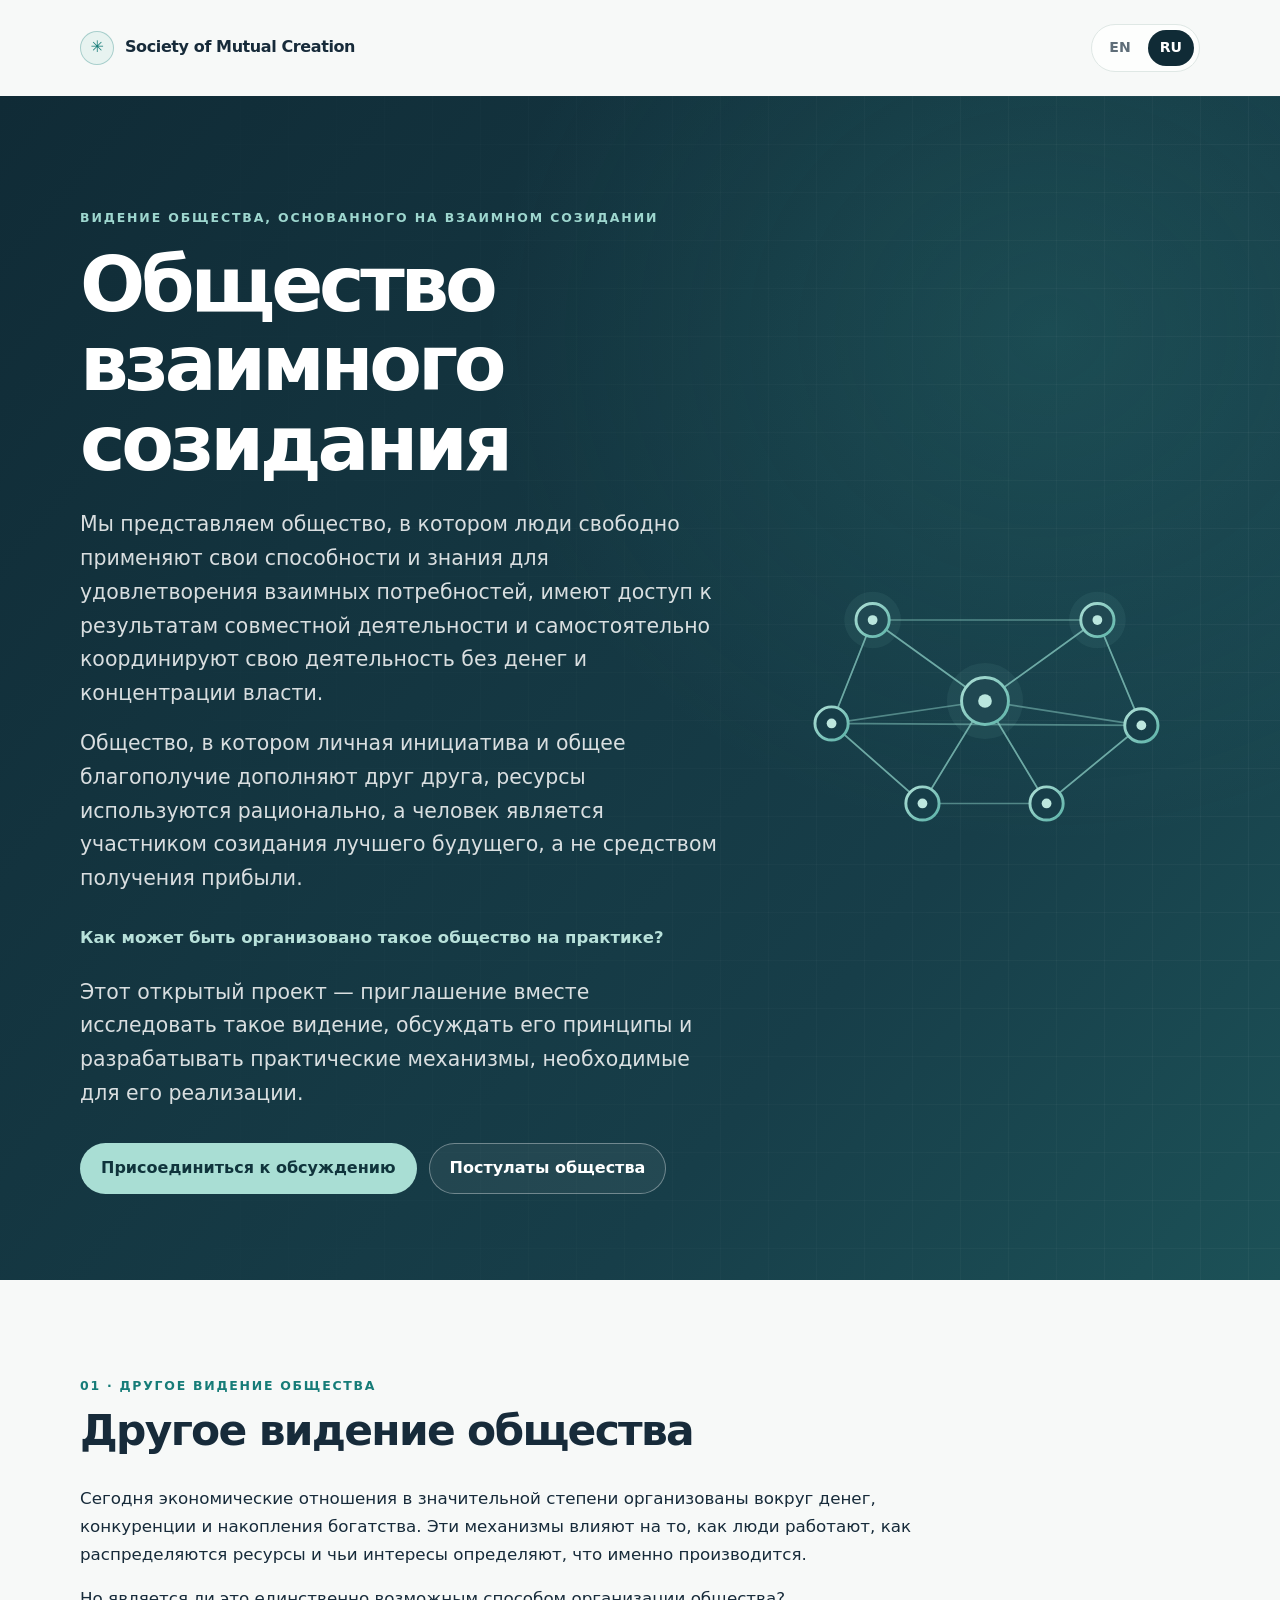
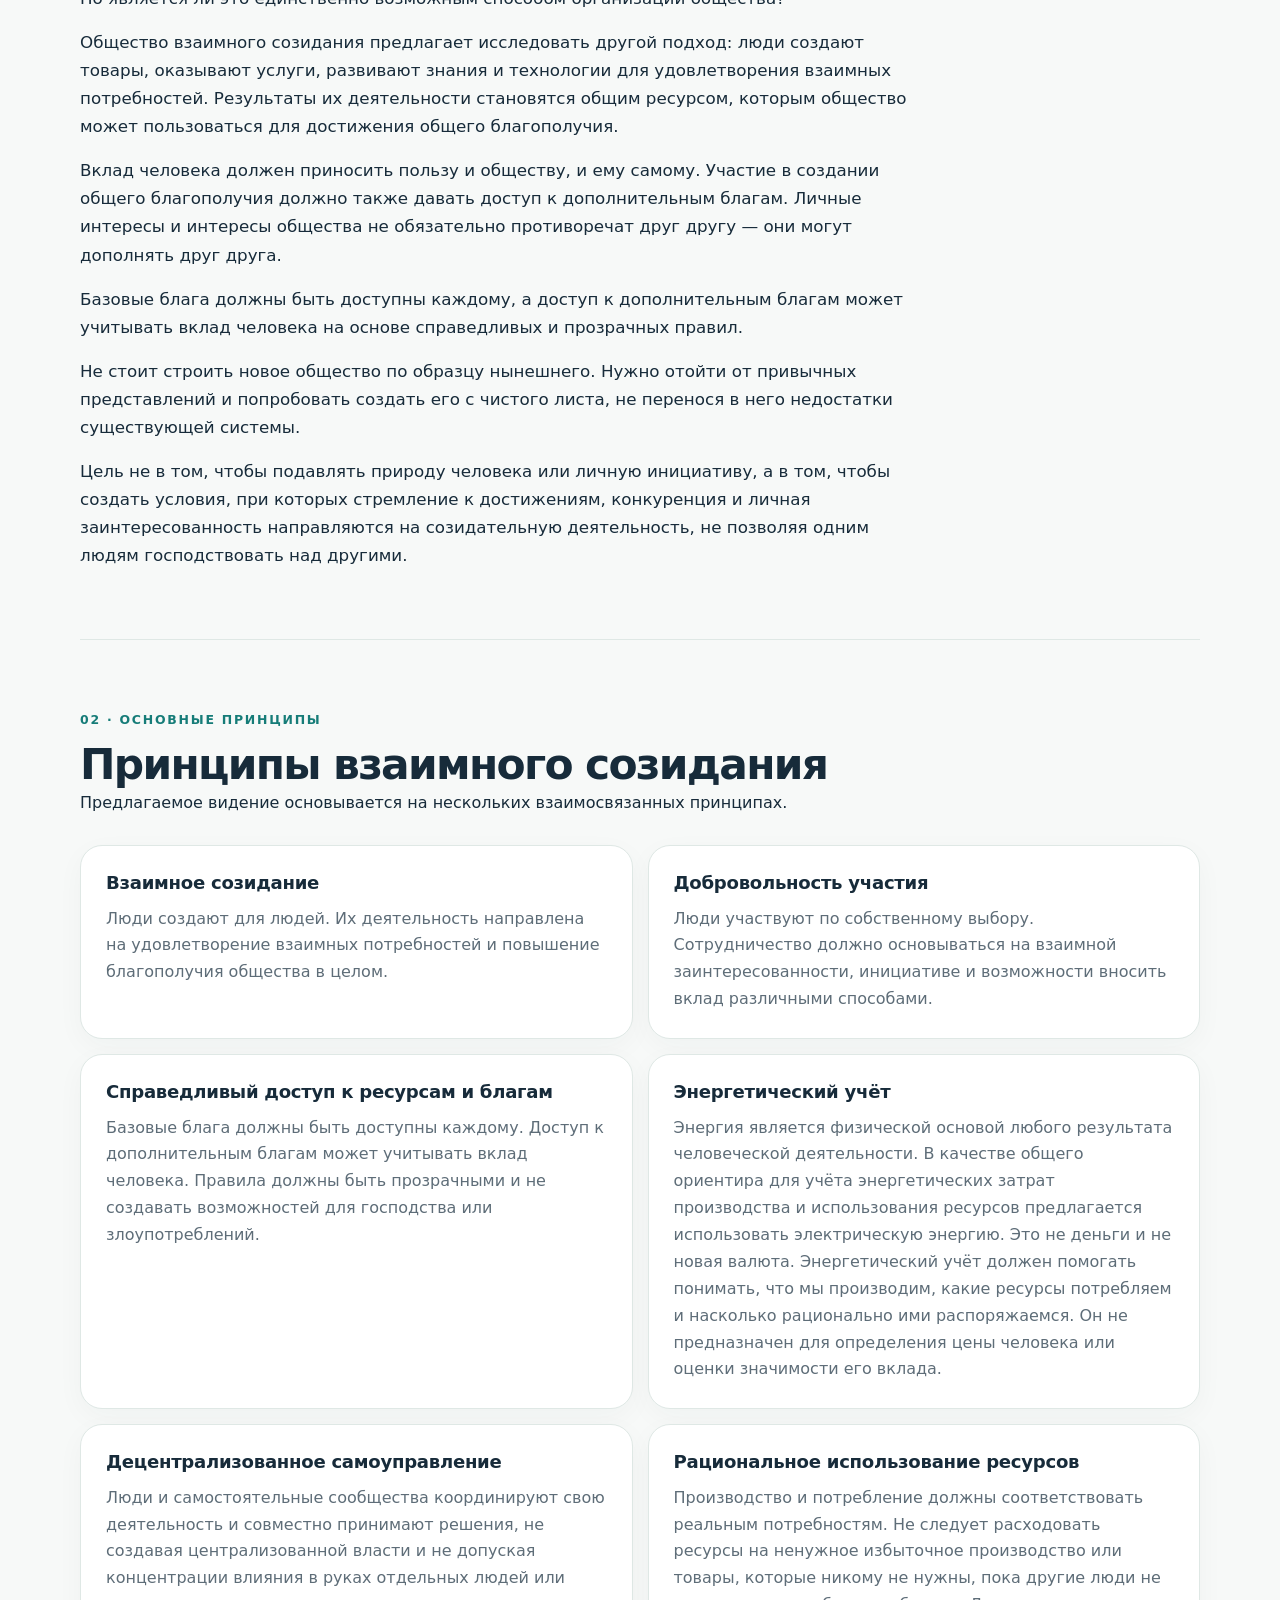
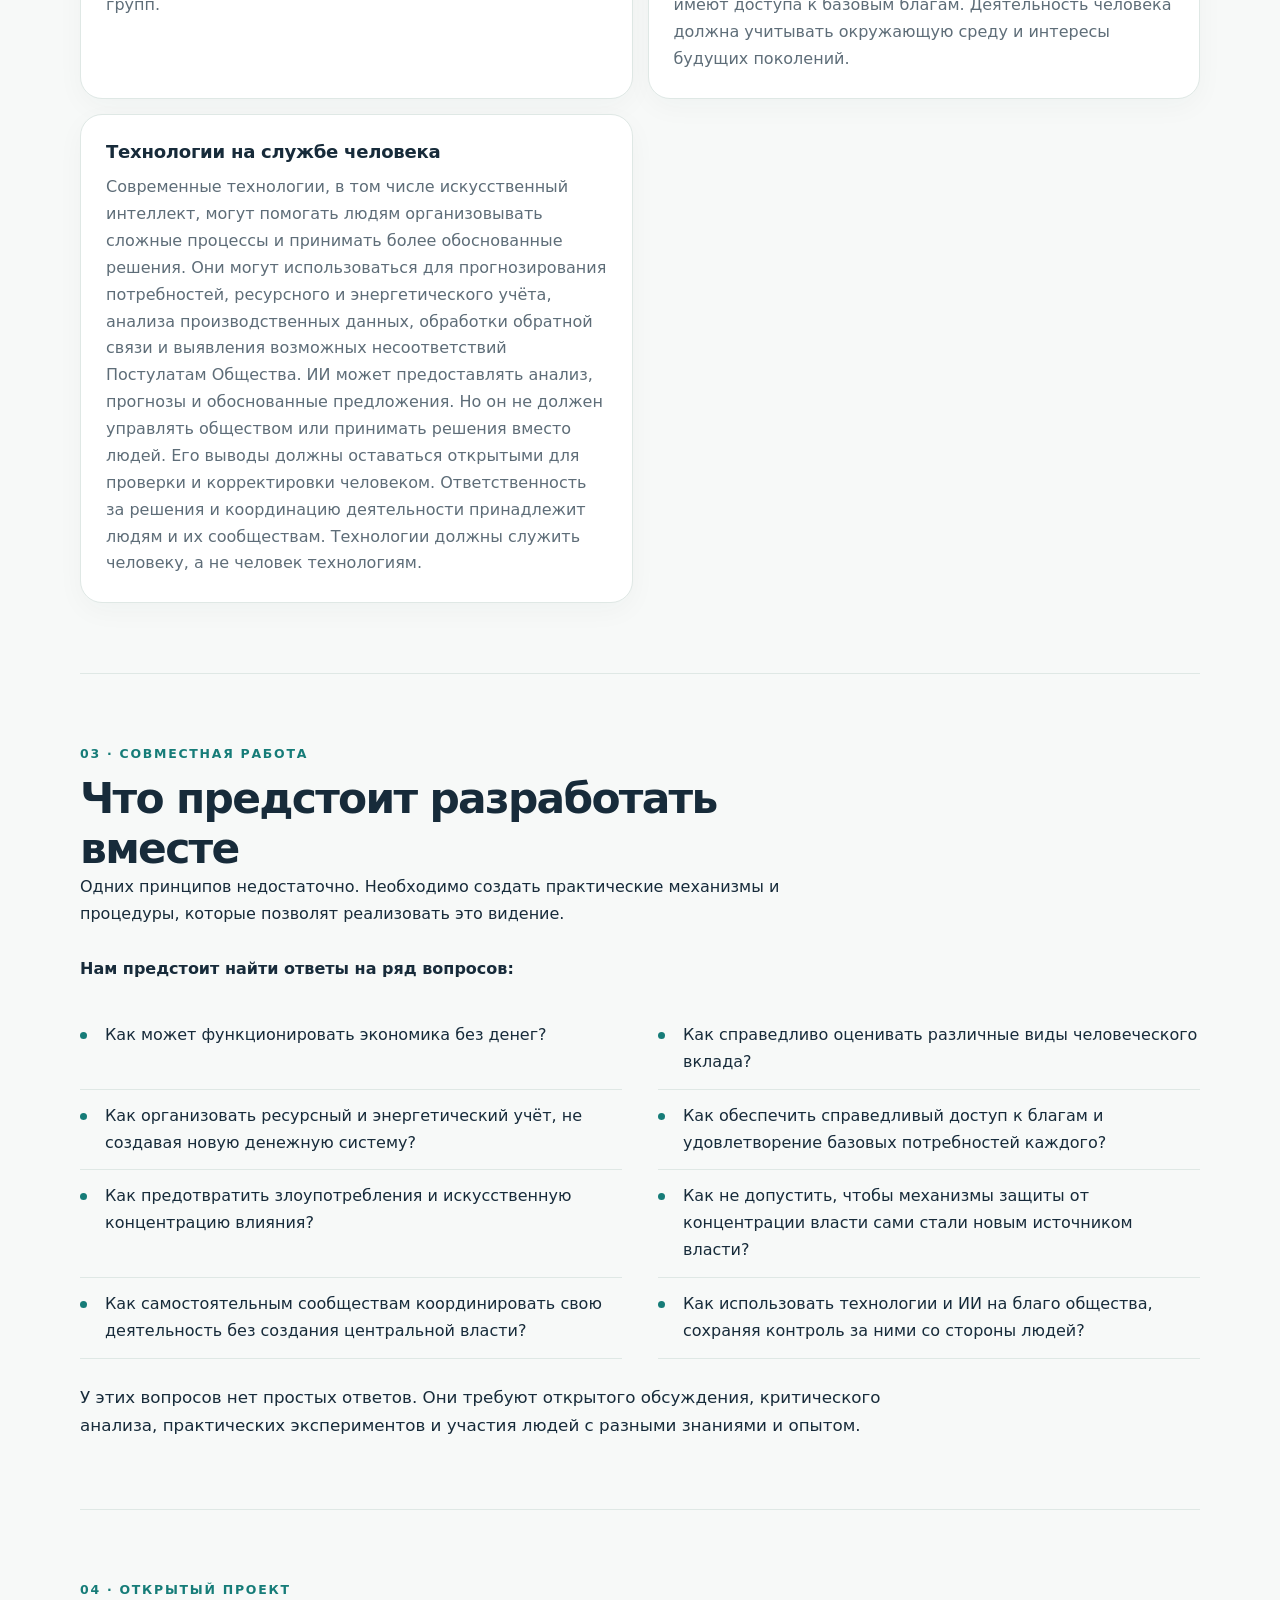
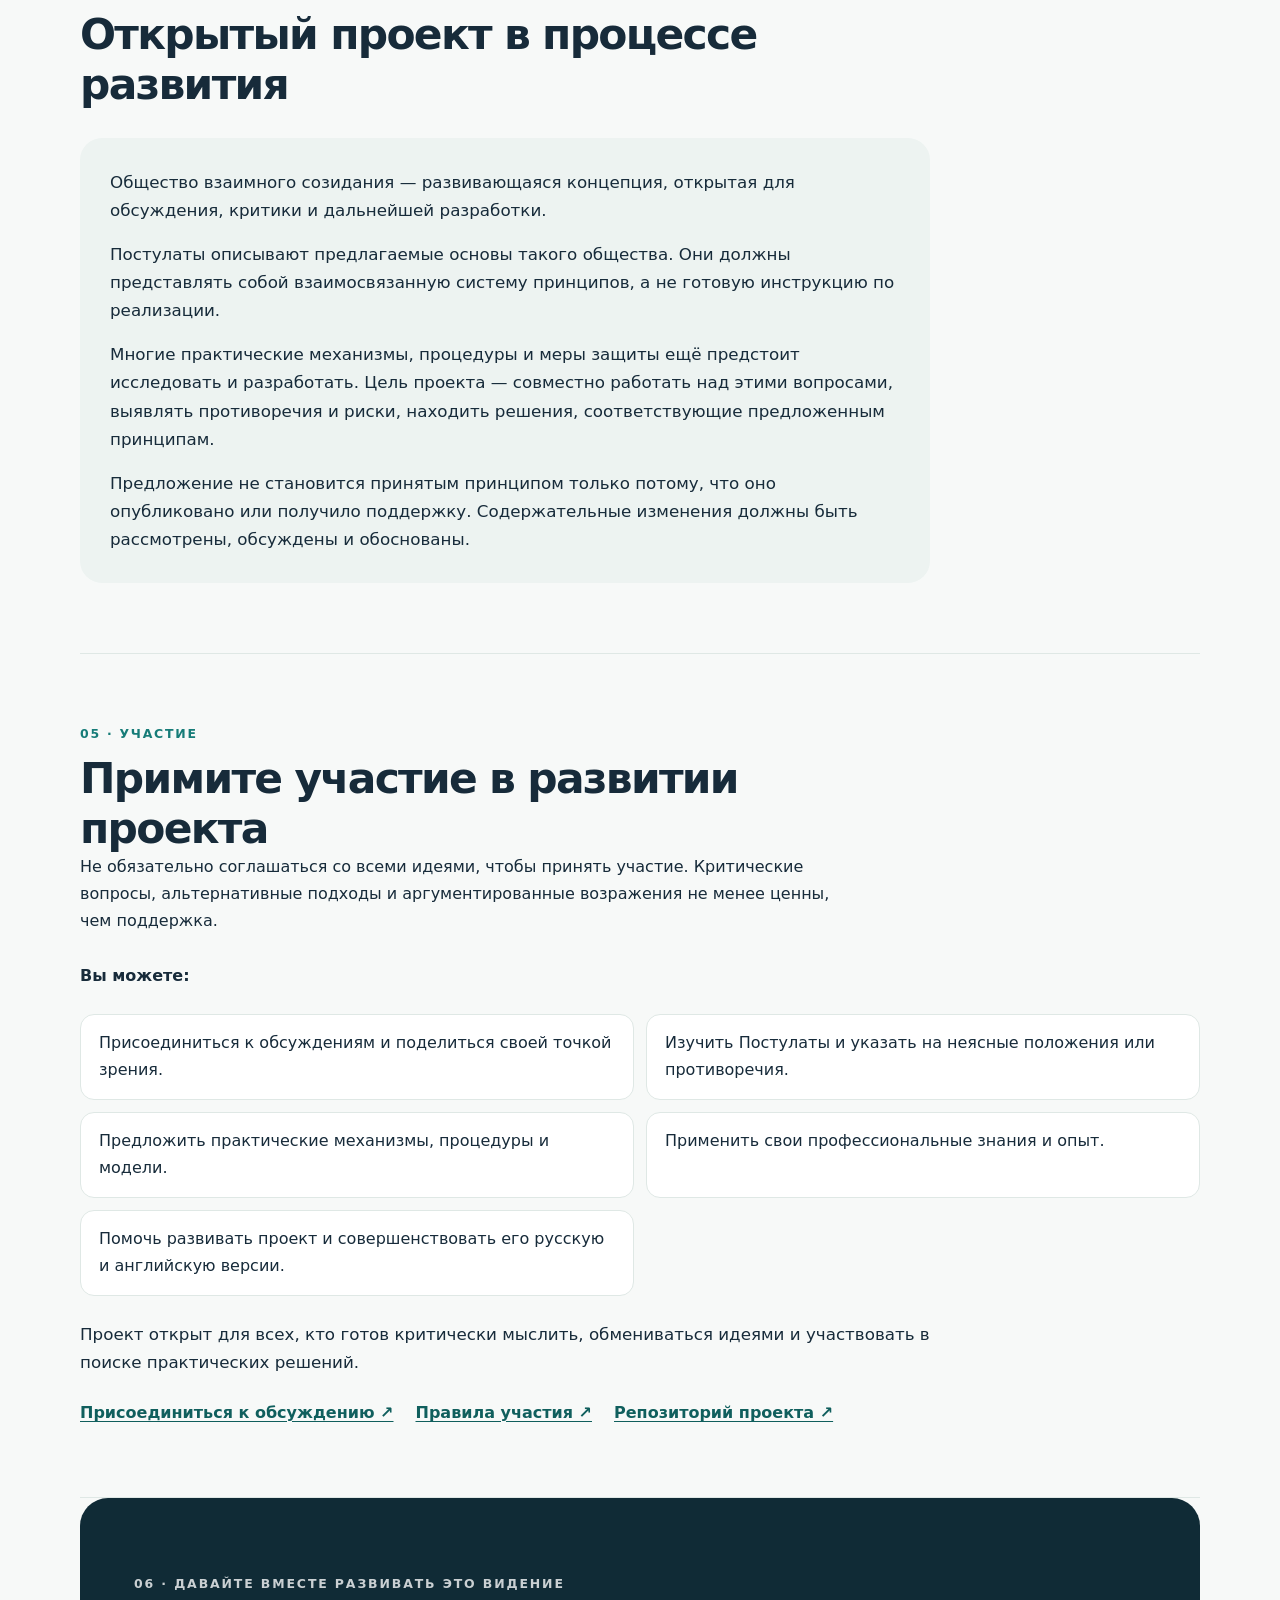
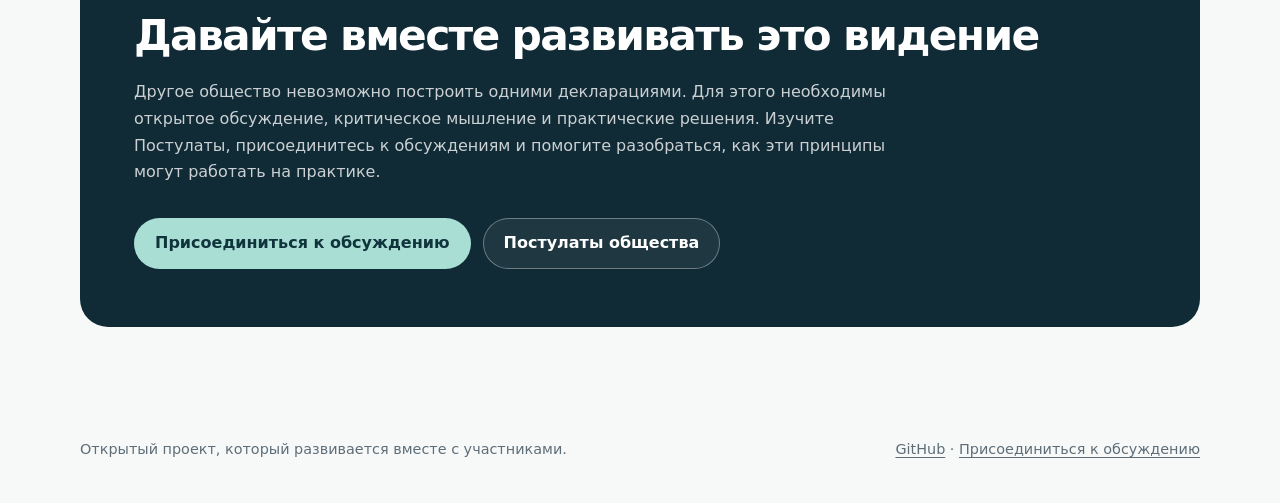
==== docs/ru/index.html @ 10c6a9c4 "Add bilingual GitHub Pages website" ====
<!doctype html>
<html lang="ru">
<head>
  <meta charset="utf-8">
  <meta name="viewport" content="width=device-width, initial-scale=1">
  <meta name="description" content="Видение общества, основанного на взаимном созидании">
  <meta name="theme-color" content="#102b36">
  <title>Общество взаимного созидания</title>
  <link rel="stylesheet" href="../style.css">
</head>
<body>
  <header class="wrap topbar">
    <a class="brand" href="../index.html">
      <span class="brand-mark" aria-hidden="true">✳</span>
      <span>Society of Mutual Creation</span>
    </a>
    <nav class="language" aria-label="Language switcher"><a href="../index.html" lang="en">EN</a><a href="index.html" lang="ru" aria-current="page">RU</a></nav>
  </header>

  <section class="hero">
    <div class="wrap hero-grid">
      <div>
        <p class="eyebrow">Видение общества, основанного на взаимном созидании</p>
        <h1>Общество взаимного созидания</h1>
        <div class="lead"><p>Мы представляем общество, в котором люди свободно применяют свои способности и знания для удовлетворения взаимных потребностей, имеют доступ к результатам совместной деятельности и самостоятельно координируют свою деятельность без денег и концентрации власти.</p>
<p>Общество, в котором личная инициатива и общее благополучие дополняют друг друга, ресурсы используются рационально, а человек является участником созидания лучшего будущего, а не средством получения прибыли.</p></div>
        <p class="hero-question">Как может быть организовано такое общество на практике?</p>
        <p class="lead">Этот открытый проект — приглашение вместе исследовать такое видение, обсуждать его принципы и разрабатывать практические механизмы, необходимые для его реализации.</p>
        <div class="actions"><a class="button primary" href="https://github.com/artyom-goldaev/Society-of-Mutual-Creation/discussions">Присоединиться к обсуждению</a><a class="button secondary" href="../ru/Постулаты_редакция_1.0.pdf">Постулаты общества</a></div>
      </div>
      <img class="hero-art" src="../assets/network.svg" alt=""/>
    </div>
  </section>

  <main class="wrap">
    <section class="section" id="vision">
      <div class="section-head"><p class="kicker">01 · Другое видение общества</p><h2>Другое видение общества</h2></div>
      <div class="copy"><p>Сегодня экономические отношения в значительной степени организованы вокруг денег, конкуренции и накопления богатства. Эти механизмы влияют на то, как люди работают, как распределяются ресурсы и чьи интересы определяют, что именно производится.</p>
<p>Но является ли это единственно возможным способом организации общества?</p>
<p>Общество взаимного созидания предлагает исследовать другой подход: люди создают товары, оказывают услуги, развивают знания и технологии для удовлетворения взаимных потребностей. Результаты их деятельности становятся общим ресурсом, которым общество может пользоваться для достижения общего благополучия.</p>
<p>Вклад человека должен приносить пользу и обществу, и ему самому. Участие в создании общего благополучия должно также давать доступ к дополнительным благам. Личные интересы и интересы общества не обязательно противоречат друг другу — они могут дополнять друг друга.</p>
<p>Базовые блага должны быть доступны каждому, а доступ к дополнительным благам может учитывать вклад человека на основе справедливых и прозрачных правил.</p>
<p>Не стоит строить новое общество по образцу нынешнего. Нужно отойти от привычных представлений и попробовать создать его с чистого листа, не перенося в него недостатки существующей системы.</p>
<p>Цель не в том, чтобы подавлять природу человека или личную инициативу, а в том, чтобы создать условия, при которых стремление к достижениям, конкуренция и личная заинтересованность направляются на созидательную деятельность, не позволяя одним людям господствовать над другими.</p></div>
    </section>

    <section class="section" id="principles">
      <div class="section-head"><p class="kicker">02 · Основные принципы</p><h2>Принципы взаимного созидания</h2><p>Предлагаемое видение основывается на нескольких взаимосвязанных принципах.</p></div>
      <div class="principles"><article class="principle"><h3>Взаимное созидание</h3><p>Люди создают для людей. Их деятельность направлена на удовлетворение взаимных потребностей и повышение благополучия общества в целом.</p></article>
<article class="principle"><h3>Добровольность участия</h3><p>Люди участвуют по собственному выбору. Сотрудничество должно основываться на взаимной заинтересованности, инициативе и возможности вносить вклад различными способами.</p></article>
<article class="principle"><h3>Справедливый доступ к ресурсам и благам</h3><p>Базовые блага должны быть доступны каждому. Доступ к дополнительным благам может учитывать вклад человека. Правила должны быть прозрачными и не создавать возможностей для господства или злоупотреблений.</p></article>
<article class="principle"><h3>Энергетический учёт</h3><p>Энергия является физической основой любого результата человеческой деятельности. В качестве общего ориентира для учёта энергетических затрат производства и использования ресурсов предлагается использовать электрическую энергию. Это не деньги и не новая валюта. Энергетический учёт должен помогать понимать, что мы производим, какие ресурсы потребляем и насколько рационально ими распоряжаемся. Он не предназначен для определения цены человека или оценки значимости его вклада.</p></article>
<article class="principle"><h3>Децентрализованное самоуправление</h3><p>Люди и самостоятельные сообщества координируют свою деятельность и совместно принимают решения, не создавая централизованной власти и не допуская концентрации влияния в руках отдельных людей или групп.</p></article>
<article class="principle"><h3>Рациональное использование ресурсов</h3><p>Производство и потребление должны соответствовать реальным потребностям. Не следует расходовать ресурсы на ненужное избыточное производство или товары, которые никому не нужны, пока другие люди не имеют доступа к базовым благам. Деятельность человека должна учитывать окружающую среду и интересы будущих поколений.</p></article>
<article class="principle"><h3>Технологии на службе человека</h3><p>Современные технологии, в том числе искусственный интеллект, могут помогать людям организовывать сложные процессы и принимать более обоснованные решения. Они могут использоваться для прогнозирования потребностей, ресурсного и энергетического учёта, анализа производственных данных, обработки обратной связи и выявления возможных несоответствий Постулатам Общества. ИИ может предоставлять анализ, прогнозы и обоснованные предложения. Но он не должен управлять обществом или принимать решения вместо людей. Его выводы должны оставаться открытыми для проверки и корректировки человеком. Ответственность за решения и координацию деятельности принадлежит людям и их сообществам. Технологии должны служить человеку, а не человек технологиям.</p></article></div>
    </section>

    <section class="section" id="questions">
      <div class="section-head"><p class="kicker">03 · Совместная работа</p><h2>Что предстоит разработать вместе</h2><p>Одних принципов недостаточно. Необходимо создать практические механизмы и процедуры, которые позволят реализовать это видение.</p></div>
      <p><strong>Нам предстоит найти ответы на ряд вопросов:</strong></p>
      <ul class="questions"><li>Как может функционировать экономика без денег?</li>
<li>Как справедливо оценивать различные виды человеческого вклада?</li>
<li>Как организовать ресурсный и энергетический учёт, не создавая новую денежную систему?</li>
<li>Как обеспечить справедливый доступ к благам и удовлетворение базовых потребностей каждого?</li>
<li>Как предотвратить злоупотребления и искусственную концентрацию влияния?</li>
<li>Как не допустить, чтобы механизмы защиты от концентрации власти сами стали новым источником власти?</li>
<li>Как самостоятельным сообществам координировать свою деятельность без создания центральной власти?</li>
<li>Как использовать технологии и ИИ на благо общества, сохраняя контроль за ними со стороны людей?</li></ul>
      <div class="copy" style="margin-top:24px"><p>У этих вопросов нет простых ответов. Они требуют открытого обсуждения, критического анализа, практических экспериментов и участия людей с разными знаниями и опытом.</p></div>
    </section>

    <section class="section" id="open-project">
      <div class="section-head"><p class="kicker">04 · Открытый проект</p><h2>Открытый проект в процессе развития</h2></div>
      <div class="project-note copy"><p>Общество взаимного созидания — развивающаяся концепция, открытая для обсуждения, критики и дальнейшей разработки.</p>
<p>Постулаты описывают предлагаемые основы такого общества. Они должны представлять собой взаимосвязанную систему принципов, а не готовую инструкцию по реализации.</p>
<p>Многие практические механизмы, процедуры и меры защиты ещё предстоит исследовать и разработать. Цель проекта — совместно работать над этими вопросами, выявлять противоречия и риски, находить решения, соответствующие предложенным принципам.</p>
<p>Предложение не становится принятым принципом только потому, что оно опубликовано или получило поддержку. Содержательные изменения должны быть рассмотрены, обсуждены и обоснованы.</p></div>
    </section>

    <section class="section" id="participate">
      <div class="section-head"><p class="kicker">05 · Участие</p><h2>Примите участие в развитии проекта</h2><p>Не обязательно соглашаться со всеми идеями, чтобы принять участие. Критические вопросы, альтернативные подходы и аргументированные возражения не менее ценны, чем поддержка.</p></div>
      <p><strong>Вы можете:</strong></p>
      <ul class="steps"><li>Присоединиться к обсуждениям и поделиться своей точкой зрения.</li>
<li>Изучить Постулаты и указать на неясные положения или противоречия.</li>
<li>Предложить практические механизмы, процедуры и модели.</li>
<li>Применить свои профессиональные знания и опыт.</li>
<li>Помочь развивать проект и совершенствовать его русскую и английскую версии.</li></ul>
      <div class="copy" style="margin-top:24px"><p>Проект открыт для всех, кто готов критически мыслить, обмениваться идеями и участвовать в поиске практических решений.</p></div>
      <div class="link-row">
        <a href="https://github.com/artyom-goldaev/Society-of-Mutual-Creation/discussions">Присоединиться к обсуждению ↗</a>
        <a href="https://github.com/artyom-goldaev/Society-of-Mutual-Creation/blob/main/CONTRIBUTING_RU.md">Правила участия ↗</a>
        <a href="https://github.com/artyom-goldaev/Society-of-Mutual-Creation">Репозиторий проекта ↗</a>
      </div>
    </section>

    <section class="final" id="join">
      <p class="eyebrow">06 · Давайте вместе развивать это видение</p>
      <h2>Давайте вместе развивать это видение</h2>
      <p>Другое общество невозможно построить одними декларациями. Для этого необходимы открытое обсуждение, критическое мышление и практические решения. Изучите Постулаты, присоединитесь к обсуждениям и помогите разобраться, как эти принципы могут работать на практике.</p>
      <div class="actions">
        <a class="button primary" href="https://github.com/artyom-goldaev/Society-of-Mutual-Creation/discussions">Присоединиться к обсуждению</a>
        <a class="button secondary" href="../ru/Постулаты_редакция_1.0.pdf">Постулаты общества</a>
      </div>
    </section>
  </main>

  <footer>
    <div class="wrap foot">
      <span>Открытый проект, который развивается вместе с участниками.</span>
      <span><a href="https://github.com/artyom-goldaev/Society-of-Mutual-Creation">GitHub</a> · <a href="https://github.com/artyom-goldaev/Society-of-Mutual-Creation/discussions">Присоединиться к обсуждению</a></span>
    </div>
  </footer>
</body>
</html>
---- docs/style.css ----
:root {
  color-scheme: light;
  --ink: #172b3a;
  --muted: #5e6d78;
  --paper: #f7f9f8;
  --surface: #ffffff;
  --line: #dfe8e5;
  --accent: #167c78;
  --accent-dark: #105f5d;
  --accent-soft: #e7f3f0;
  --night: #102b36;
  --night-soft: #173b47;
  --radius: 22px;
  --shadow: 0 18px 55px rgba(19, 47, 57, .08);
}
* { box-sizing: border-box; }
html { scroll-behavior: smooth; }
body {
  margin: 0;
  background: var(--paper);
  color: var(--ink);
  font-family: Inter, ui-sans-serif, system-ui, -apple-system, BlinkMacSystemFont, "Segoe UI", sans-serif;
  line-height: 1.68;
  -webkit-font-smoothing: antialiased;
}
a { color: var(--accent-dark); text-decoration-thickness: 1px; text-underline-offset: 3px; }
a:hover { color: var(--accent); }
.wrap { width: min(1120px, calc(100% - 44px)); margin: 0 auto; }
.topbar {
  position: relative; z-index: 2;
  display: flex; align-items: center; justify-content: space-between;
  gap: 24px; padding: 24px 0;
}
.brand { display: inline-flex; align-items: center; gap: 11px; color: var(--ink); text-decoration: none; font-weight: 750; letter-spacing: -.025em; }
.brand-mark {
  width: 34px; height: 34px; display: grid; place-items: center;
  border: 1px solid rgba(22,124,120,.3); border-radius: 50%;
  color: var(--accent); background: var(--accent-soft);
}
.brand-mark svg { width: 20px; height: 20px; }
.language { display: inline-flex; align-items: center; gap: 5px; padding: 5px; border: 1px solid var(--line); border-radius: 999px; background: rgba(255,255,255,.8); }
.language a { min-width: 42px; padding: 6px 12px; text-align: center; text-decoration: none; border-radius: 999px; font-size: .88rem; font-weight: 700; color: var(--muted); }
.language a[aria-current="page"] { background: var(--night); color: white; }
.hero {
  position: relative; overflow: hidden; isolation: isolate;
  padding: clamp(66px, 9vw, 112px) 0 86px;
  background: radial-gradient(ellipse at 82% 20%, rgba(56,157,147,.18), transparent 38%), linear-gradient(130deg, var(--night), #173e49 70%, #1c5157);
  color: #fff;
}
.hero::after {
  content: ""; position: absolute; z-index: -1; inset: 0;
  background-image: linear-gradient(rgba(255,255,255,.035) 1px, transparent 1px), linear-gradient(90deg, rgba(255,255,255,.035) 1px, transparent 1px);
  background-size: 48px 48px; mask-image: linear-gradient(to right, transparent, black);
}
.hero-grid { display: grid; grid-template-columns: minmax(0, 1.2fr) minmax(260px, .8fr); align-items: center; gap: 46px; }
.eyebrow { margin: 0 0 16px; color: #9ed7cf; font-size: .78rem; font-weight: 800; letter-spacing: .15em; text-transform: uppercase; }
h1 { max-width: 780px; margin: 0; font-size: clamp(2.7rem, 6vw, 5.25rem); line-height: 1.04; letter-spacing: -.055em; }
.lead { max-width: 710px; margin: 24px 0 0; color: rgba(255,255,255,.84); font-size: clamp(1.05rem, 1.8vw, 1.28rem); line-height: 1.65; }
.hero-question { margin: 28px 0 0; color: #b8e1da; font-size: 1.03rem; font-weight: 650; }
.hero-art { width: 100%; max-width: 430px; justify-self: end; opacity: .96; }
.actions { display: flex; flex-wrap: wrap; gap: 12px; margin-top: 32px; }
.button {
  display: inline-flex; align-items: center; justify-content: center;
  min-height: 48px; padding: 11px 20px; border: 1px solid transparent;
  border-radius: 999px; font-weight: 750; text-decoration: none; transition: .18s ease;
}
.button.primary { background: #a9ded4; color: #10343c; }
.button.primary:hover { background: #c3eee5; transform: translateY(-1px); }
.button.secondary { color: white; border-color: rgba(255,255,255,.35); background: rgba(255,255,255,.06); }
.button.secondary:hover { background: rgba(255,255,255,.14); }
main { padding: 26px 0 82px; }
.section { padding: 70px 0; border-bottom: 1px solid var(--line); }
.section:last-child { border-bottom: 0; }
.section-head { max-width: 760px; margin-bottom: 28px; }
.kicker { margin: 0 0 9px; color: var(--accent); font-size: .78rem; font-weight: 800; letter-spacing: .14em; text-transform: uppercase; }
h2 { margin: 0; font-size: clamp(1.8rem, 3.4vw, 2.65rem); line-height: 1.18; letter-spacing: -.04em; }
h3 { margin: 0 0 10px; font-size: 1.13rem; line-height: 1.35; letter-spacing: -.015em; }
p { margin: 0 0 16px; }
.section p:last-child { margin-bottom: 0; }
.copy { max-width: 850px; font-size: 1.045rem; }
.copy p + p { margin-top: 14px; }
.callout {
  margin-top: 28px; padding: 22px 25px; border-left: 3px solid var(--accent);
  border-radius: 0 15px 15px 0; background: var(--accent-soft); font-weight: 650;
}
.principles { display: grid; grid-template-columns: repeat(2, minmax(0, 1fr)); gap: 15px; }
.principle {
  padding: 25px; border: 1px solid var(--line); border-radius: var(--radius);
  background: var(--surface); box-shadow: 0 8px 28px rgba(19,47,57,.035);
}
.principle p { color: var(--muted); }
.principle.wide { grid-column: 1 / -1; }
.questions { display: grid; grid-template-columns: repeat(2, minmax(0,1fr)); gap: 0 36px; padding: 0; margin: 26px 0 0; list-style: none; }
.questions li { position: relative; padding: 13px 0 13px 25px; border-bottom: 1px solid var(--line); }
.questions li::before { content: ""; position: absolute; left: 0; top: 23px; width: 7px; height: 7px; border-radius: 50%; background: var(--accent); }
.steps { display: grid; grid-template-columns: repeat(2, minmax(0,1fr)); gap: 12px; padding: 0; margin: 25px 0 0; list-style: none; }
.steps li { padding: 15px 18px; border: 1px solid var(--line); border-radius: 14px; background: white; }
.steps strong { display: block; margin-bottom: 4px; }
.project-note { padding: 30px; border-radius: var(--radius); background: #edf3f1; }
.link-row { display: flex; flex-wrap: wrap; gap: 10px 22px; margin-top: 24px; }
.link-row a { font-weight: 700; }
.final {
  padding: 58px clamp(25px, 5vw, 54px); border-radius: 28px;
  background: var(--night); color: white;
}
.final p { max-width: 760px; color: rgba(255,255,255,.78); margin-top: 18px; }
.final .button.secondary { border-color: rgba(255,255,255,.35); }
footer { padding: 28px 0 42px; color: var(--muted); font-size: .9rem; }
footer .foot { display: flex; flex-wrap: wrap; justify-content: space-between; gap: 12px 24px; }
footer a { color: var(--muted); }
@media (max-width: 760px) {
  .wrap { width: min(100% - 32px, 620px); }
  .topbar { padding: 18px 0; }
  .hero { padding: 60px 0 66px; }
  .hero-grid { grid-template-columns: 1fr; gap: 26px; }
  .hero-art { max-width: 280px; justify-self: center; }
  .section { padding: 52px 0; }
  .principles, .questions, .steps { grid-template-columns: 1fr; }
  .principle.wide { grid-column: auto; }
  .final { border-radius: 22px; }
}
@media (prefers-reduced-motion: reduce) {
  html { scroll-behavior: auto; }
  *, *::before, *::after { transition-duration: .01ms !important; }
}
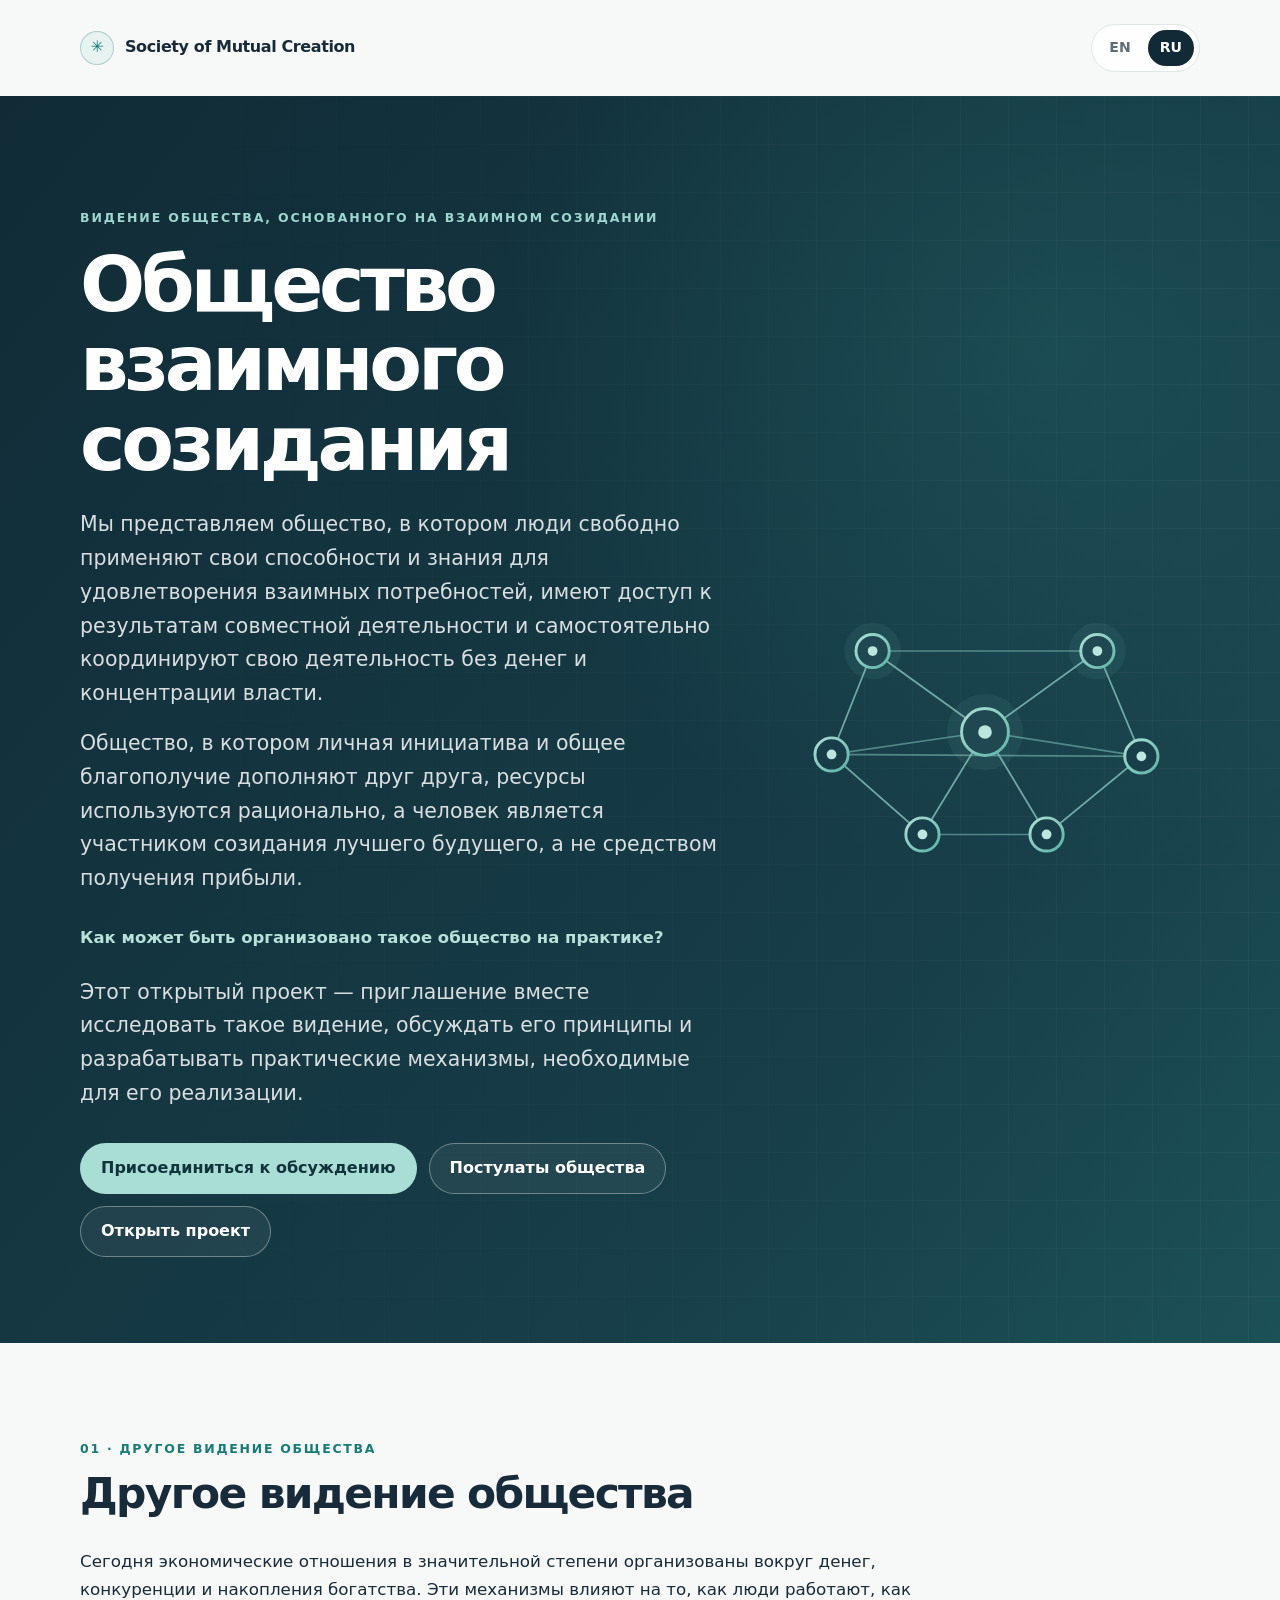
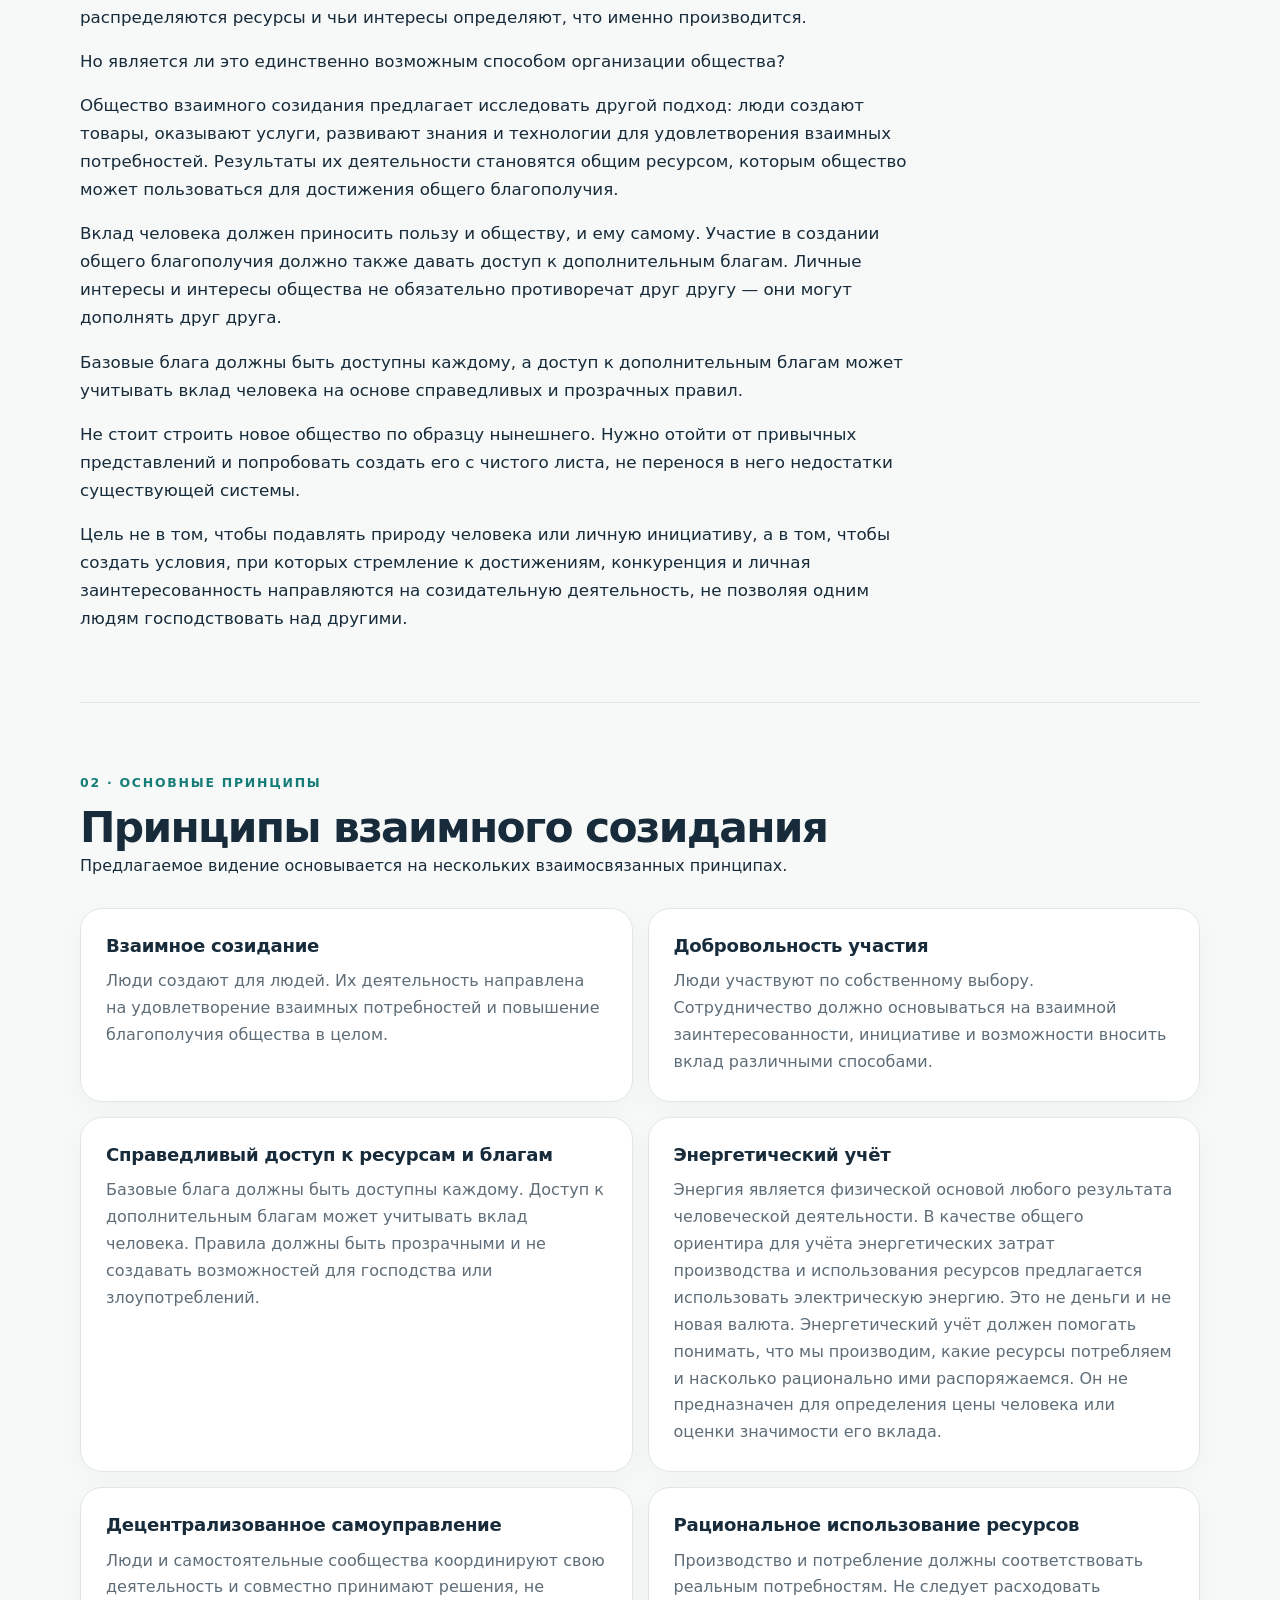
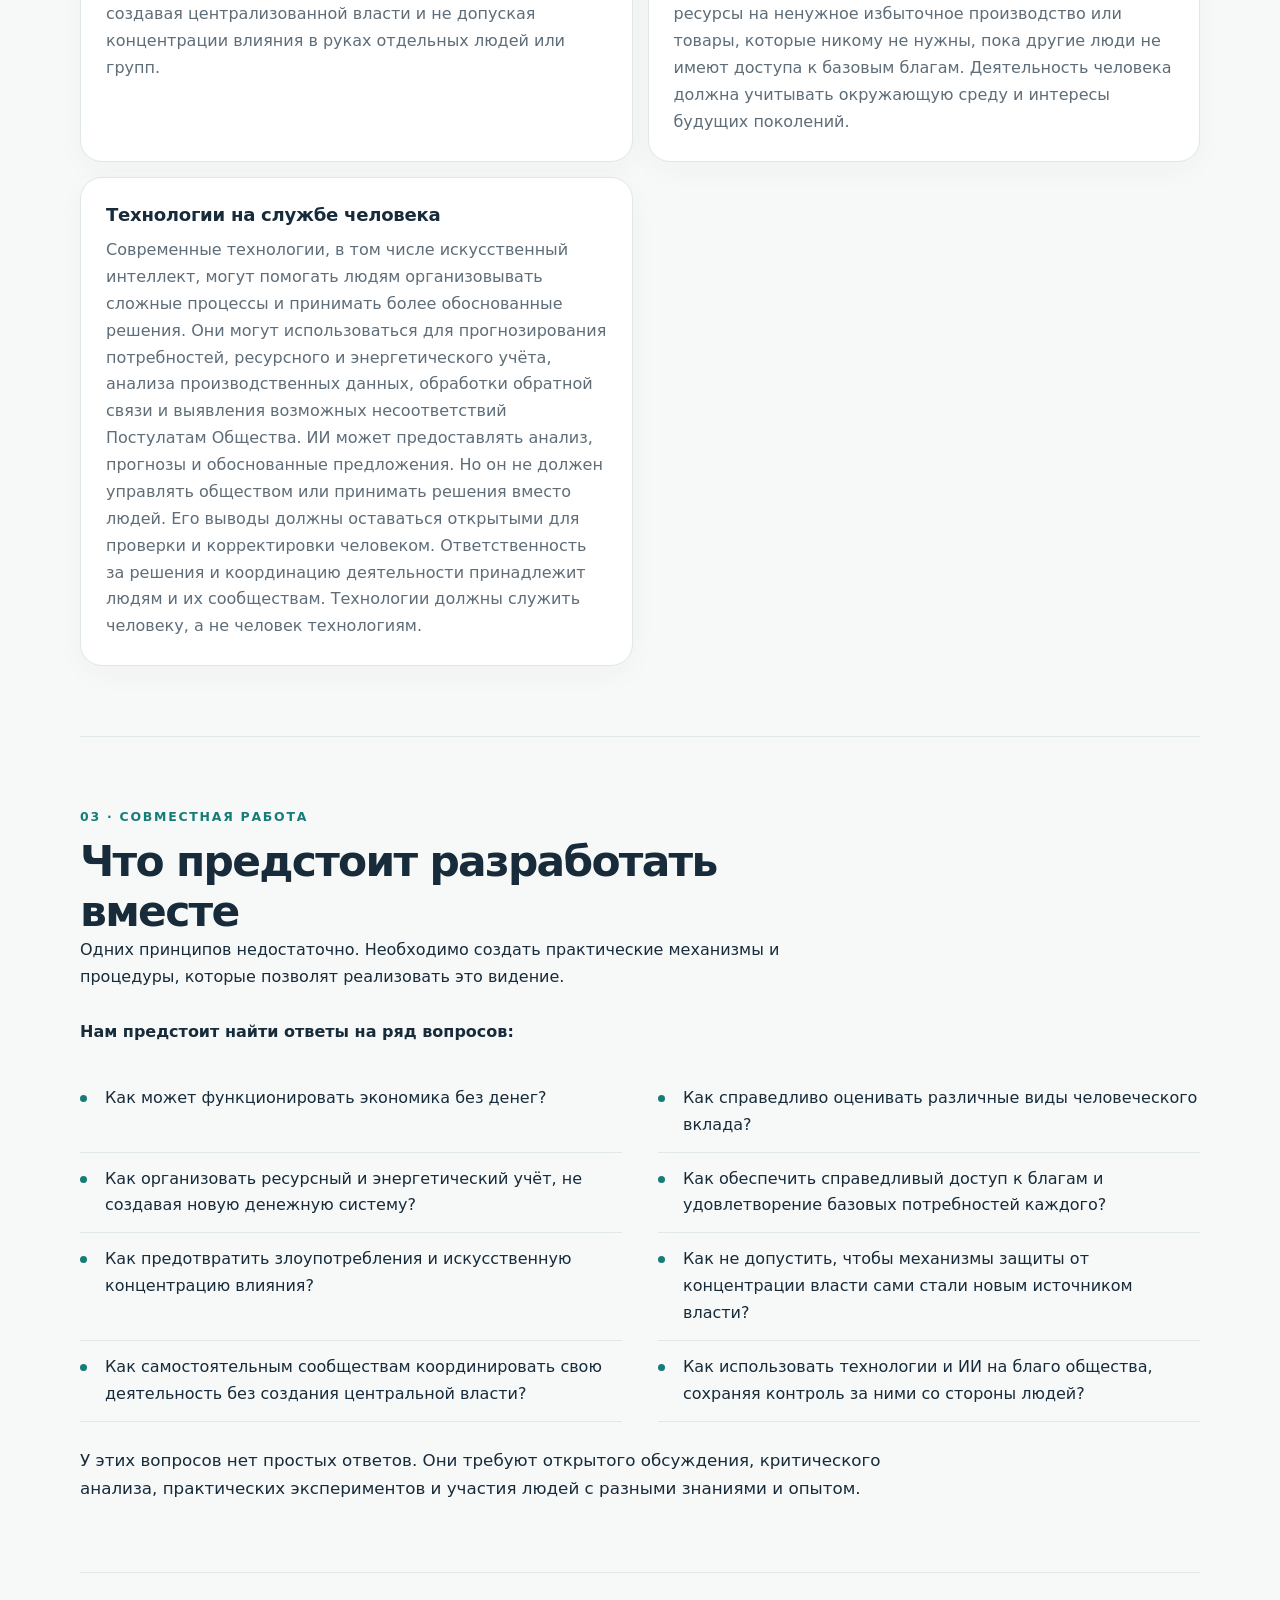
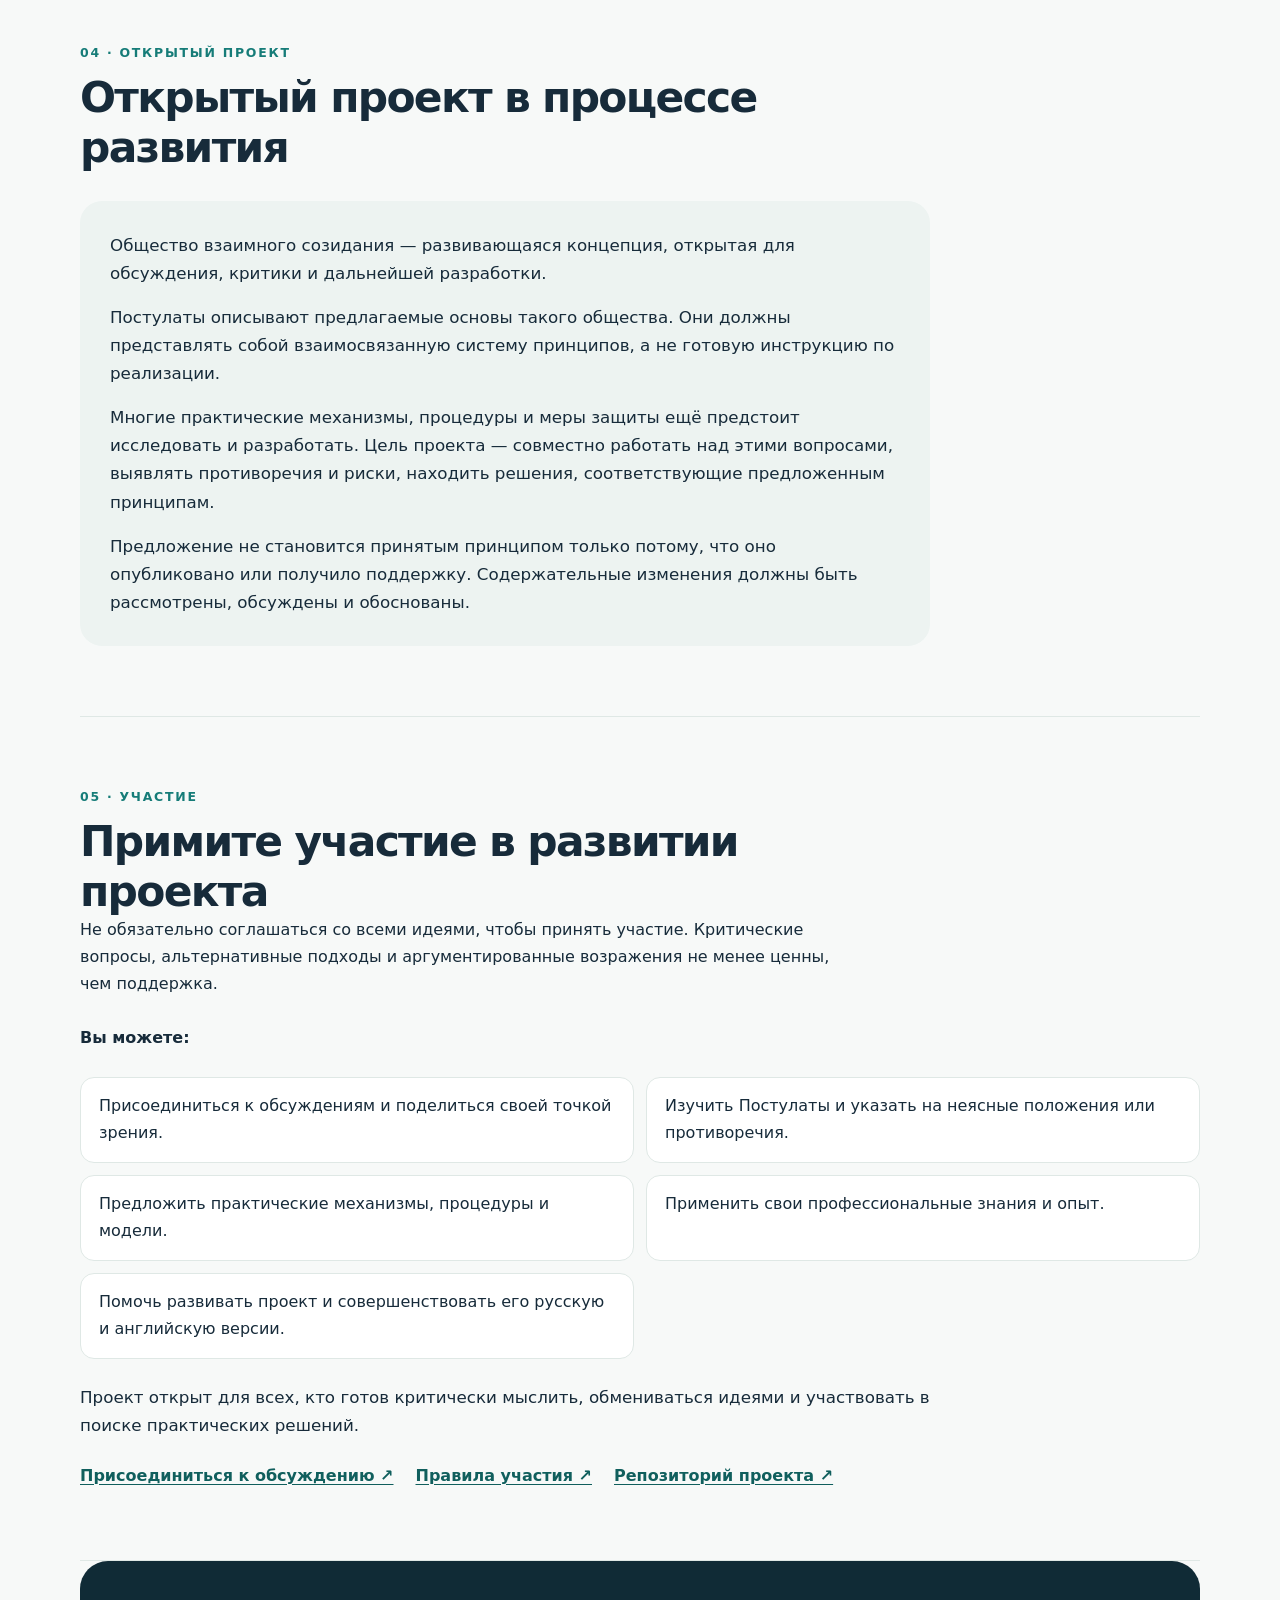
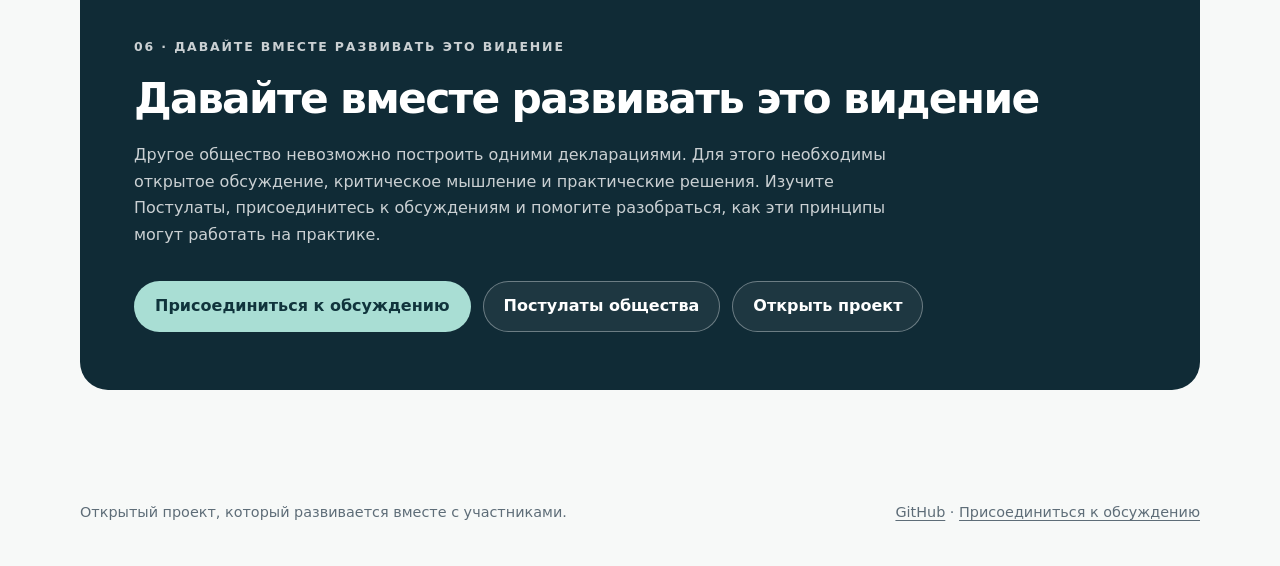
==== commit db47b910: "Add project board links to Russian website" ====
--- a/docs/ru/index.html
+++ b/docs/ru/index.html
@@ -26,7 +26,7 @@
 <p>Общество, в котором личная инициатива и общее благополучие дополняют друг друга, ресурсы используются рационально, а человек является участником созидания лучшего будущего, а не средством получения прибыли.</p></div>
         <p class="hero-question">Как может быть организовано такое общество на практике?</p>
         <p class="lead">Этот открытый проект — приглашение вместе исследовать такое видение, обсуждать его принципы и разрабатывать практические механизмы, необходимые для его реализации.</p>
-        <div class="actions"><a class="button primary" href="https://github.com/artyom-goldaev/Society-of-Mutual-Creation/discussions">Присоединиться к обсуждению</a><a class="button secondary" href="../ru/Постулаты_редакция_1.0.pdf">Постулаты общества</a></div>
+        <div class="actions"><a class="button primary" href="https://github.com/artyom-goldaev/Society-of-Mutual-Creation/discussions">Присоединиться к обсуждению</a><a class="button secondary" href="../ru/Постулаты_редакция_1.0.pdf">Постулаты общества</a><a class="button secondary" href="https://github.com/users/artyom-goldaev/projects/2">Открыть проект</a></div>
       </div>
       <img class="hero-art" src="../assets/network.svg" alt=""/>
     </div>
@@ -100,6 +100,7 @@
       <div class="actions">
         <a class="button primary" href="https://github.com/artyom-goldaev/Society-of-Mutual-Creation/discussions">Присоединиться к обсуждению</a>
         <a class="button secondary" href="../ru/Постулаты_редакция_1.0.pdf">Постулаты общества</a>
+        <a class="button secondary" href="https://github.com/users/artyom-goldaev/projects/2">Открыть проект</a>
       </div>
     </section>
   </main>
